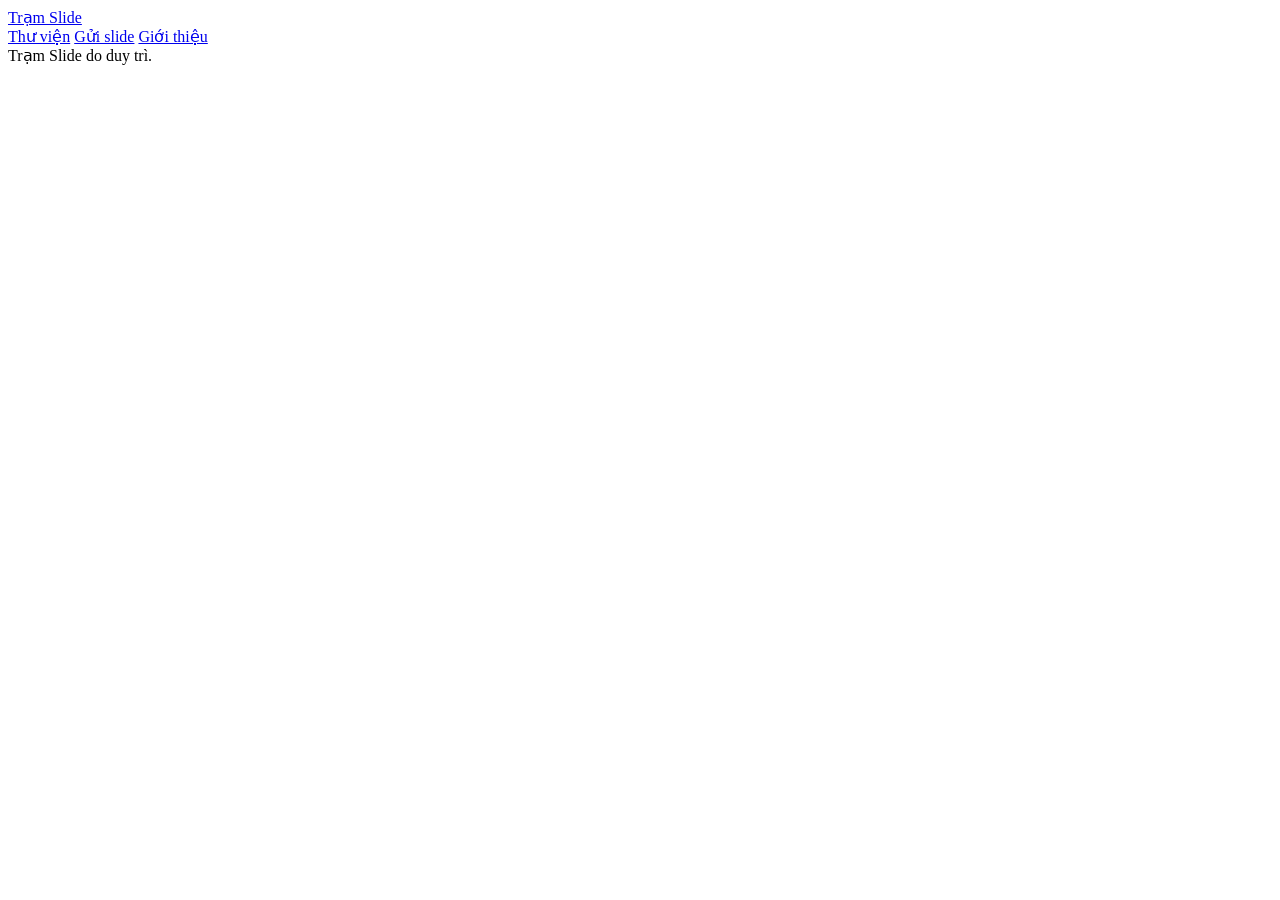
==== index.html @ cf4d1117 "Add files via upload" ====
<!doctype html>
<html lang="vi">
<head>
  <meta charset="utf-8">
  <meta name="viewport" content="width=device-width, initial-scale=1">
  <title>Trạm Slide</title>
  <meta name="description" content="Nơi đăng và xem slide học tập. Ai cũng xem được, ai cũng gửi được.">
  <link rel="preconnect" href="https://fonts.googleapis.com">
  <link rel="preconnect" href="https://fonts.gstatic.com" crossorigin>
  <link href="https://fonts.googleapis.com/css2?family=Be+Vietnam+Pro:wght@400;500;600&family=Bricolage+Grotesque:opsz,wght@12..96,600;700&family=IBM+Plex+Mono:wght@400;500&display=swap" rel="stylesheet">
  <link rel="stylesheet" href="css/style.css">
</head>
<body>

<header class="top">
  <div class="wrap bar">
    <a class="brand" href="#home"><span class="mark" aria-hidden="true"></span>Trạm Slide</a>
    <nav aria-label="Điều hướng chính">
      <a href="#home" data-view="home">Thư viện</a>
      <a href="#send" data-view="send">Gửi slide</a>
      <a href="#about" data-view="about">Giới thiệu</a>
    </nav>
  </div>
</header>

<main class="wrap">

  <!-- THƯ VIỆN (TRANG CHỦ) -->
  <section id="view-home" class="view" hidden>
    <div class="hero">
      <h1>Slide học tập của mọi người, đặt ở một trạm.</h1>
      <p class="lead">Ai cũng xem được, ai cũng gửi được. Bấm vào một slide để xem ngay trên trang, hoặc tải file PDF về.</p>
    </div>

    <div class="toolbar">
      <label class="sr-only" for="q">Tìm slide</label>
      <input id="q" class="search" type="search" placeholder="Tìm theo tên slide, tác giả hoặc chủ đề" autocomplete="off">
      <div class="chips" id="chips" role="group" aria-label="Lọc theo chủ đề"></div>
    </div>

    <div>
      <p class="count" id="count" aria-live="polite"></p>
      <div class="board" id="board" role="list"></div>
    </div>
  </section>

  <!-- GỬI SLIDE -->
  <section id="view-send" class="view" hidden>
    <div class="page-head">
      <h1>Gửi slide của bạn</h1>
      <p class="lead">Slide được xem qua trước khi hiện lên thư viện, thường trong vài ngày.</p>
    </div>
    <div class="submit">
      <ul class="rules">
        <li>Chỉ nhận file <strong>PDF</strong>, tối đa <strong>20 MB</strong>.</li>
        <li>Bạn là tác giả, hoặc được phép chia sẻ nội dung và hình ảnh trong slide.</li>
        <li>Kiểm tra lại số điện thoại, email, mã sinh viên trên trang bìa trước khi gửi.</li>
        <li>Chủ trang có thể từ chối hoặc gỡ slide không phù hợp.</li>
      </ul>
      <div class="submit-action" id="submit-action"></div>
    </div>
  </section>

  <!-- GIỚI THIỆU -->
  <section id="view-about" class="view" hidden>
    <div class="page-head">
      <h1>Giới thiệu</h1>
    </div>
    <div class="prose">
      <p>Trạm Slide là nơi gom slide học tập về một chỗ để dễ tìm và dễ xem. Trang do <span data-owner></span> làm và duy trì.</p>
      <h2>Ai dùng được</h2>
      <p>Mọi người đều xem và tải slide miễn phí. Ai có slide muốn chia sẻ có thể gửi ở mục <em>Gửi slide</em>.</p>
      <h2>Xem và tải slide</h2>
      <p>Bấm vào một slide để xem ngay trên trang. Nút <em>Tải về</em> lưu file PDF vào máy. Nếu khung xem bị trống, dùng nút <em>Mở trong tab mới</em>.</p>
      <h2>Gỡ bài hoặc báo lỗi</h2>
      <p>Nếu slide của bạn bị đăng khi chưa được phép, hoặc có chỗ sai, hãy báo để bài được gỡ hoặc sửa.</p>
      <p id="contact-line" hidden>Liên hệ: <span id="contact-text"></span></p>
    </div>
  </section>

  <!-- XEM SLIDE -->
  <section id="view-viewer" class="view" hidden>
    <p class="back"><a href="#home">← Quay lại thư viện</a></p>
    <div class="viewer-head">
      <div class="viewer-title">
        <h1 id="viewer-title"></h1>
        <p class="meta" id="viewer-meta"></p>
        <p class="summary" id="viewer-summary"></p>
      </div>
      <div class="viewer-actions">
        <a class="btn primary" id="viewer-download" href="#" download>Tải về</a>
        <a class="btn" id="viewer-open" href="#" target="_blank" rel="noopener">Mở trong tab mới</a>
      </div>
    </div>
    <iframe id="viewer-frame" class="frame" title="Khung xem slide" loading="lazy"></iframe>
  </section>

</main>

<footer class="foot">
  <div class="wrap">Trạm Slide do <span data-owner></span> duy trì.</div>
</footer>

<script src="js/slides-data.js"></script>
<script src="js/app.js"></script>
</body>
</html>
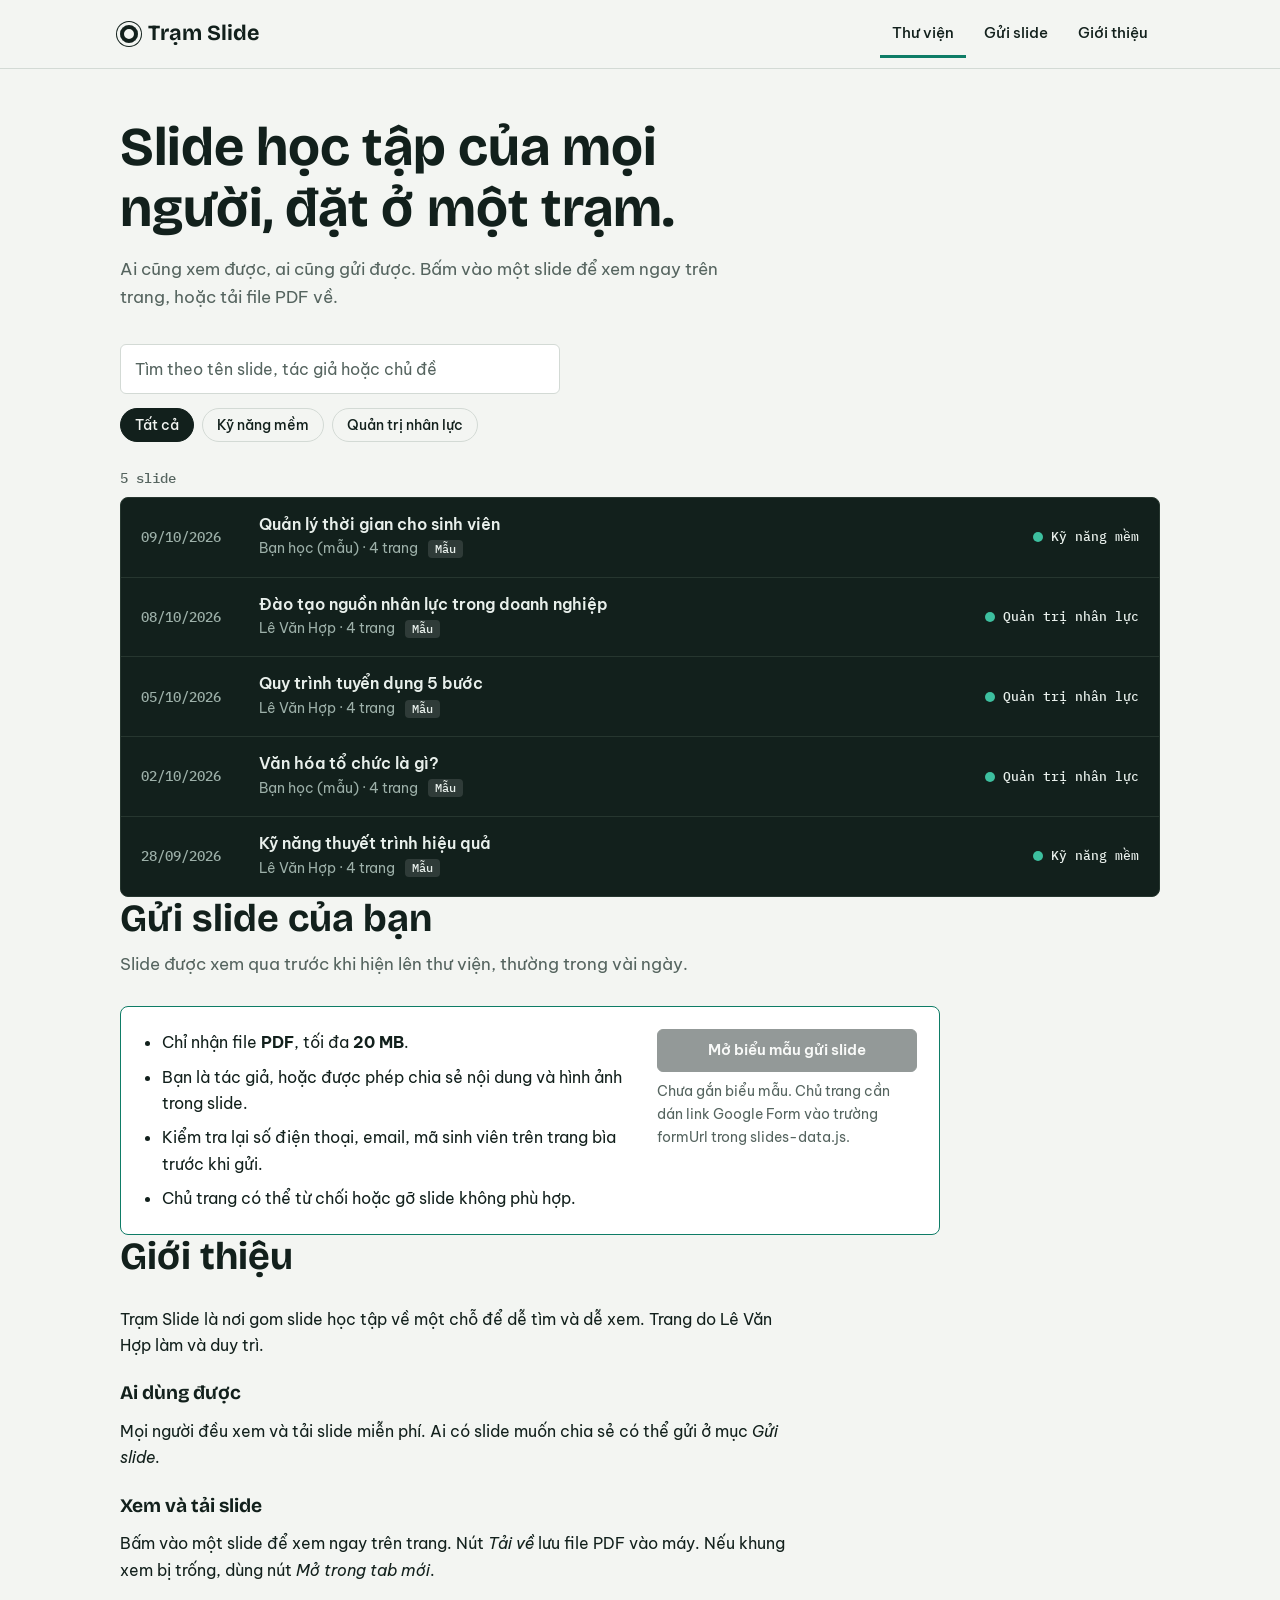
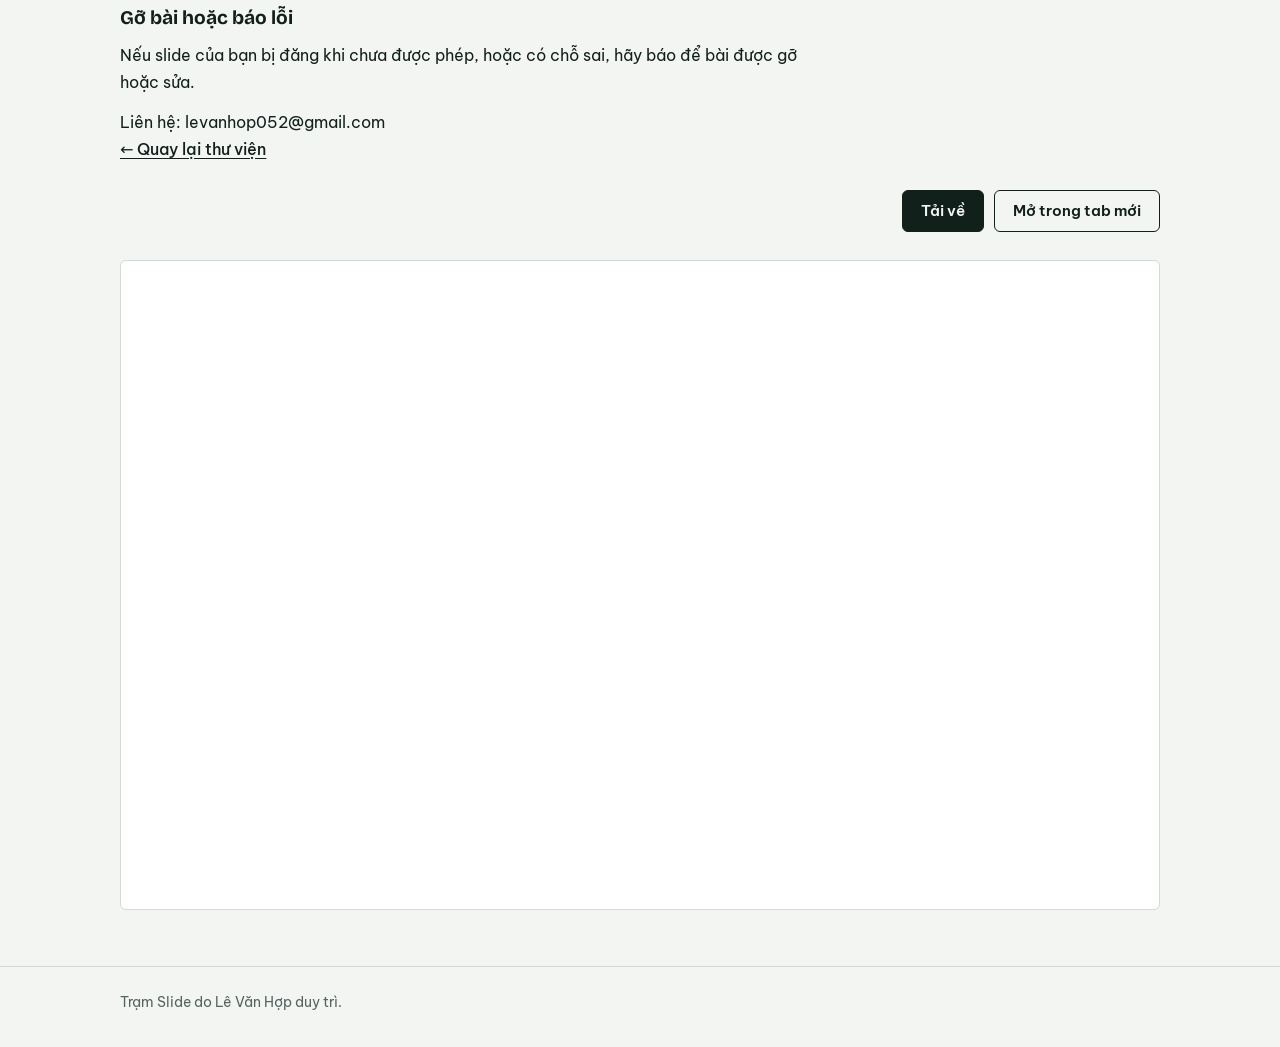
==== commit 62211bff: "Add files via upload" ====
--- a/index.html
+++ b/index.html
@@ -8,7 +8,7 @@
   <link rel="preconnect" href="https://fonts.googleapis.com">
   <link rel="preconnect" href="https://fonts.gstatic.com" crossorigin>
   <link href="https://fonts.googleapis.com/css2?family=Be+Vietnam+Pro:wght@400;500;600&family=Bricolage+Grotesque:opsz,wght@12..96,600;700&family=IBM+Plex+Mono:wght@400;500&display=swap" rel="stylesheet">
-  <link rel="stylesheet" href="css/style.css">
+  <link rel="stylesheet" href="style.css">
 </head>
 <body>
 
@@ -101,7 +101,7 @@
   <div class="wrap">Trạm Slide do <span data-owner></span> duy trì.</div>
 </footer>
 
-<script src="js/slides-data.js"></script>
-<script src="js/app.js"></script>
+<script src="slides-data.js"></script>
+<script src="app.js"></script>
 </body>
 </html>
--- a/style.css
+++ b/style.css
@@ -0,0 +1,163 @@
+/*
+  Bố cục: một cột hẹp, giống bảng thông tin ở nhà ga.
+  Danh sách slide là một "bảng giờ tàu": mỗi hàng là một slide, xếp mới nhất lên đầu.
+  Bảng luôn tối như bảng nhà ga, phần còn lại sáng hoặc tối theo thiết bị.
+*/
+:root {
+  --paper: #F3F5F2;
+  --surface: #FFFFFF;
+  --ink: #12201C;
+  --muted: #55645F;
+  --rule: #D3DAD5;
+  --accent: #0E7C66;
+  --board-bg: #12201C;
+  --board-fg: #E8EFEB;
+  --board-muted: #9DB0A9;
+  --board-rule: #26362F;
+  --board-accent: #3DBF9F;
+  --focus: #1D5FD1;
+
+  --display: "Bricolage Grotesque", "Be Vietnam Pro", system-ui, sans-serif;
+  --body: "Be Vietnam Pro", system-ui, -apple-system, "Segoe UI", sans-serif;
+  --mono: "IBM Plex Mono", ui-monospace, Menlo, Consolas, monospace;
+}
+@media (prefers-color-scheme: dark) {
+  :root:not([data-theme="light"]) {
+    --paper: #0F1715;
+    --surface: #16211E;
+    --ink: #E8EFEB;
+    --muted: #9AABA5;
+    --rule: #2A3833;
+    --accent: #3DBF9F;
+    --board-bg: #0A100E;
+    --focus: #7FB0FF;
+    color-scheme: dark;
+  }
+}
+:root[data-theme="dark"] {
+  --paper: #0F1715;
+  --surface: #16211E;
+  --ink: #E8EFEB;
+  --muted: #9AABA5;
+  --rule: #2A3833;
+  --accent: #3DBF9F;
+  --board-bg: #0A100E;
+  --focus: #7FB0FF;
+  color-scheme: dark;
+}
+
+* { box-sizing: border-box; }
+body {
+  margin: 0;
+  background: var(--paper);
+  color: var(--ink);
+  font: 400 16px/1.65 var(--body);
+}
+a { color: inherit; }
+:focus-visible { outline: 3px solid var(--focus); outline-offset: 2px; border-radius: 4px; }
+.sr-only {
+  position: absolute; width: 1px; height: 1px; margin: -1px; padding: 0;
+  overflow: hidden; clip: rect(0 0 0 0); white-space: nowrap; border: 0;
+}
+.wrap { max-width: 1080px; margin-inline: auto; padding-inline: 20px; }
+h1, h2 { font-family: var(--display); font-weight: 700; line-height: 1.12; text-wrap: balance; margin: 0; }
+p { margin: 0; }
+.lead { color: var(--muted); font-size: 1.08rem; max-width: 56ch; }
+.meta { color: var(--muted); font-size: 0.9rem; }
+
+.dot { display: inline-block; width: 10px; height: 10px; border-radius: 50%; background: var(--accent); flex: none; }
+
+/* Đầu trang */
+.top { border-bottom: 1px solid var(--rule); background: var(--paper); position: sticky; top: env(safe-area-inset-top, 0px); z-index: 5; }
+.bar { display: flex; flex-wrap: wrap; align-items: center; justify-content: space-between; gap: 4px 24px; padding-block: 10px; }
+.brand { display: inline-flex; align-items: center; gap: 10px; font: 700 1.35rem/1 var(--display); text-decoration: none; padding-block: 8px; }
+.mark { width: 18px; height: 18px; border-radius: 50%; border: 4px solid var(--ink); box-shadow: 0 0 0 3px var(--paper), 0 0 0 4px var(--ink); }
+.top nav { display: flex; flex-wrap: wrap; gap: 0 6px; }
+.top nav a { display: inline-flex; align-items: center; padding: 10px 12px; text-decoration: none; font-weight: 500; font-size: 0.95rem; border-bottom: 3px solid transparent; }
+.top nav a:hover { border-bottom-color: var(--rule); }
+.top nav a[aria-current="page"] { border-bottom-color: var(--accent); }
+
+main { padding-block: 40px 56px; min-height: 60vh; }
+.view { display: flex; flex-direction: column; gap: 28px; }
+
+/* Thư viện */
+.hero { display: flex; flex-direction: column; gap: 16px; padding-block: 8px 4px; }
+.hero h1 { font-size: clamp(2rem, 5.2vw, 3.4rem); max-width: 20ch; }
+
+.toolbar { display: flex; flex-direction: column; gap: 14px; }
+.search {
+  width: 100%; max-width: 440px; padding: 11px 14px; font: inherit; color: var(--ink);
+  background: var(--surface); border: 1.5px solid var(--rule); border-radius: 6px;
+}
+.search::placeholder { color: var(--muted); }
+.chips { display: flex; flex-wrap: wrap; gap: 8px; }
+.chip {
+  font: 500 0.88rem/1 var(--body); padding: 9px 14px; border-radius: 999px; cursor: pointer;
+  color: var(--ink); background: transparent; border: 1.5px solid var(--rule);
+}
+.chip:hover { border-color: var(--ink); }
+.chip[aria-pressed="true"] { background: var(--ink); color: var(--paper); border-color: var(--ink); }
+
+.count { font: 500 0.85rem/1.2 var(--mono); color: var(--muted); margin-bottom: 10px; }
+.board { background: var(--board-bg); color: var(--board-fg); border-radius: 8px; border: 1px solid var(--board-rule); overflow: hidden; }
+.board-row {
+  display: grid; grid-template-columns: 100px minmax(0, 1fr) auto; gap: 6px 18px; align-items: center;
+  padding: 16px 20px; text-decoration: none; border-top: 1px solid var(--board-rule);
+}
+.board-row:first-child { border-top: 0; }
+.board-row:hover { background: rgba(255, 255, 255, 0.06); }
+.board-date { font: 500 0.85rem/1.2 var(--mono); color: var(--board-muted); font-variant-numeric: tabular-nums; }
+.board-main { display: flex; flex-direction: column; gap: 2px; min-width: 0; }
+.board-name { font-weight: 600; line-height: 1.35; overflow-wrap: anywhere; }
+.board-row:hover .board-name { text-decoration: underline; text-underline-offset: 3px; }
+.board-meta { color: var(--board-muted); font-size: 0.88rem; display: flex; flex-wrap: wrap; gap: 4px 10px; align-items: center; }
+.sample { font: 500 0.75rem/1 var(--mono); padding: 3px 7px; border-radius: 4px; background: rgba(255, 255, 255, 0.12); color: var(--board-fg); }
+.tag { display: inline-flex; align-items: center; gap: 8px; font: 500 0.82rem/1.2 var(--mono); }
+.tag .dot { background: var(--board-accent); }
+.board-empty { padding: 20px; color: var(--board-muted); }
+
+/* Trang con */
+.page-head { display: flex; flex-direction: column; gap: 10px; }
+.page-head h1 { font-size: clamp(1.7rem, 4vw, 2.4rem); }
+
+/* Gửi slide */
+.submit {
+  display: grid; grid-template-columns: minmax(0, 1fr) auto; gap: 20px 32px; align-items: start;
+  padding: 22px; background: var(--surface); border: 1.5px solid var(--accent); border-radius: 8px; max-width: 820px;
+}
+.rules { margin: 0; padding-left: 1.2em; display: flex; flex-direction: column; gap: 8px; max-width: 62ch; }
+.submit-action { display: flex; flex-direction: column; gap: 8px; max-width: 260px; }
+.hint { color: var(--muted); font-size: 0.88rem; }
+@media (max-width: 720px) { .submit { grid-template-columns: minmax(0, 1fr); } .submit-action { max-width: none; } }
+
+/* Nút */
+.btn {
+  display: inline-flex; align-items: center; justify-content: center; padding: 11px 18px; border-radius: 6px;
+  font: 600 0.95rem/1.2 var(--body); text-decoration: none; color: var(--ink); background: transparent;
+  border: 1.5px solid var(--ink); cursor: pointer; text-align: center;
+}
+.btn:hover { background: var(--rule); }
+.btn.primary { background: var(--ink); color: var(--paper); }
+.btn.primary:hover { opacity: 0.88; }
+.btn[aria-disabled="true"] { opacity: 0.45; cursor: not-allowed; }
+
+/* Xem slide */
+.back a { font-weight: 500; text-underline-offset: 3px; }
+.viewer-head { display: flex; flex-wrap: wrap; justify-content: space-between; align-items: flex-start; gap: 16px 24px; }
+.viewer-title { display: flex; flex-direction: column; gap: 8px; min-width: 0; flex: 1 1 360px; }
+.viewer-title h1 { font-size: clamp(1.6rem, 4vw, 2.3rem); overflow-wrap: anywhere; }
+.summary { color: var(--muted); max-width: 62ch; }
+.viewer-actions { display: flex; flex-wrap: wrap; gap: 10px; }
+.frame { width: 100%; aspect-ratio: 16 / 10; min-height: 360px; border: 1.5px solid var(--rule); border-radius: 6px; background: var(--surface); }
+
+/* Giới thiệu */
+.prose { display: flex; flex-direction: column; gap: 14px; max-width: 62ch; }
+.prose h2 { font-size: 1.2rem; padding-top: 10px; }
+
+.foot { border-top: 1px solid var(--rule); padding-block: 24px 32px; color: var(--muted); font-size: 0.9rem; }
+
+@media (max-width: 600px) {
+  .board-row { grid-template-columns: minmax(0, 1fr); padding: 16px; }
+  .top nav a { padding: 10px 8px; }
+}
+@media (prefers-reduced-motion: reduce) { * { transition: none !important; scroll-behavior: auto !important; } }
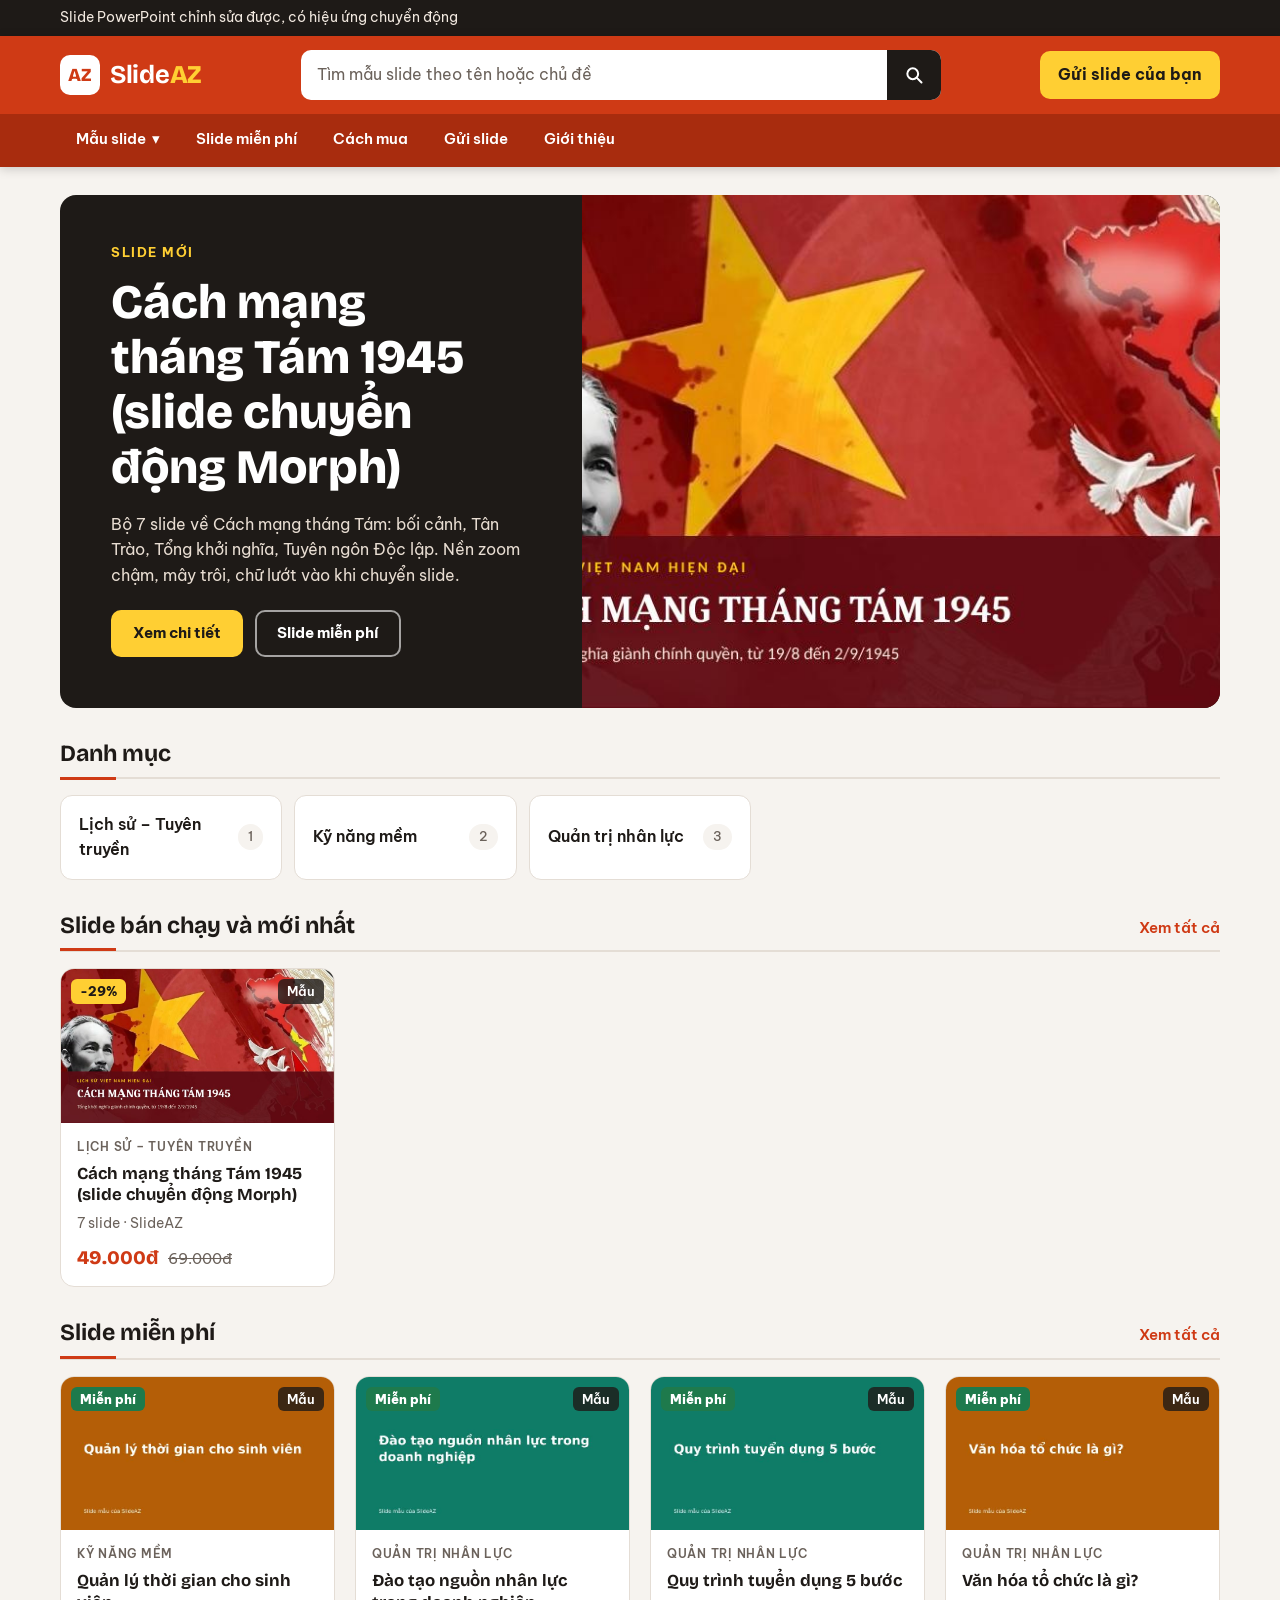
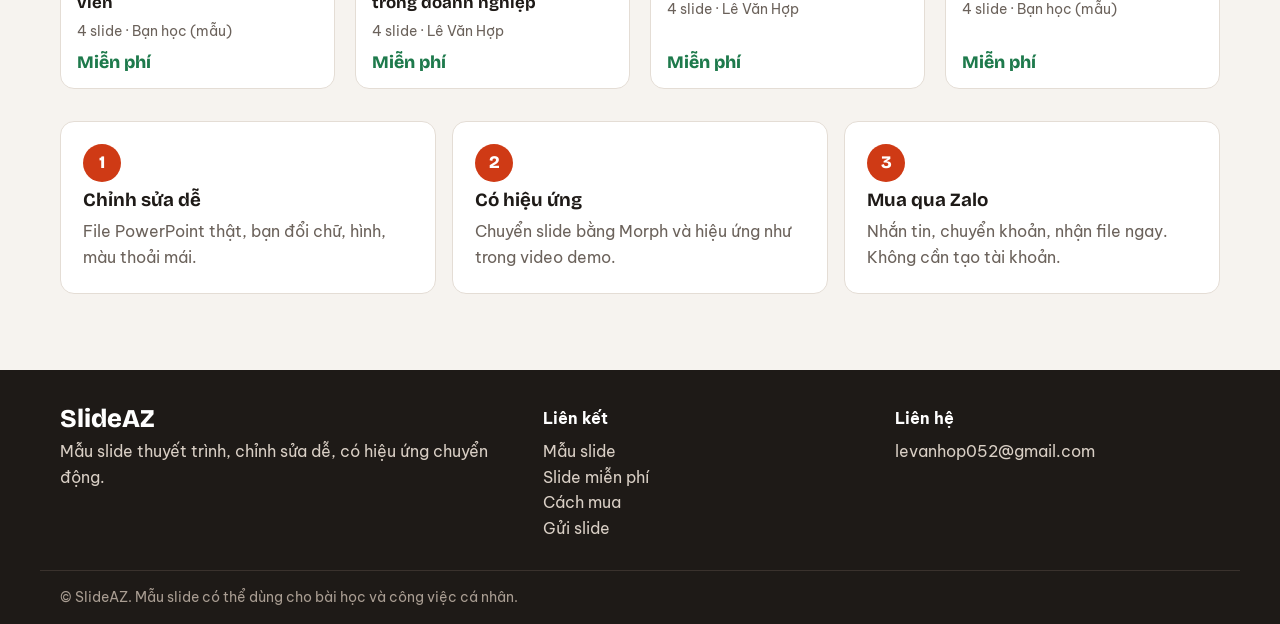
==== commit b744c18d: "Add files via upload" ====
--- a/index.html
+++ b/index.html
@@ -2,60 +2,176 @@
 <html lang="vi">
 <head>
   <meta charset="utf-8">
+  <meta name="google-site-verification" content="nWclXbfkez8jk7Cz_8bxrauU-AhaGDhslzY2Kws5x5A" />
+  <meta name="google-site-verification" content="x940_o5u7cMKrPMRGy73ZlWRi11cRajKL7i-rqTfwqo" />
   <meta name="viewport" content="width=device-width, initial-scale=1">
-  <title>Trạm Slide</title>
-  <meta name="description" content="Nơi đăng và xem slide học tập. Ai cũng xem được, ai cũng gửi được.">
+  <title>SlideAZ: mẫu slide thuyết trình đẹp, có hiệu ứng chuyển động</title>
+  <meta name="description" content="SlideAZ bán và chia sẻ mẫu slide PowerPoint thuyết trình, có hiệu ứng chuyển động, chỉnh sửa dễ dàng. Có cả slide miễn phí.">
   <link rel="preconnect" href="https://fonts.googleapis.com">
   <link rel="preconnect" href="https://fonts.gstatic.com" crossorigin>
-  <link href="https://fonts.googleapis.com/css2?family=Be+Vietnam+Pro:wght@400;500;600&family=Bricolage+Grotesque:opsz,wght@12..96,600;700&family=IBM+Plex+Mono:wght@400;500&display=swap" rel="stylesheet">
+  <link href="https://fonts.googleapis.com/css2?family=Be+Vietnam+Pro:wght@400;500;600;700&family=Bricolage+Grotesque:opsz,wght@12..96,600;700;800&display=swap" rel="stylesheet">
   <link rel="stylesheet" href="style.css">
 </head>
 <body>
 
-<header class="top">
-  <div class="wrap bar">
-    <a class="brand" href="#home"><span class="mark" aria-hidden="true"></span>Trạm Slide</a>
-    <nav aria-label="Điều hướng chính">
-      <a href="#home" data-view="home">Thư viện</a>
+<!-- Dải trên cùng -->
+<div class="strip">
+  <div class="wrap strip-in">
+    <p class="strip-note">Slide PowerPoint chỉnh sửa được, có hiệu ứng chuyển động</p>
+    <div class="social" id="social"></div>
+  </div>
+</div>
+
+<!-- Đầu trang -->
+<header class="head">
+  <div class="wrap head-in">
+    <a class="logo" href="#home" aria-label="SlideAZ, về trang chủ"><span class="logo-mark" aria-hidden="true">AZ</span><span class="logo-name">Slide<b>AZ</b></span></a>
+    <form class="search" id="search-form" role="search">
+      <label class="sr-only" for="q">Tìm mẫu slide</label>
+      <input id="q" type="search" placeholder="Tìm mẫu slide theo tên hoặc chủ đề" autocomplete="off">
+      <button type="submit" aria-label="Tìm"><svg viewBox="0 0 24 24" width="20" height="20" aria-hidden="true"><circle cx="10.5" cy="10.5" r="6.5" fill="none" stroke="currentColor" stroke-width="2.4"/><path d="M15.5 15.5 21 21" stroke="currentColor" stroke-width="2.4" stroke-linecap="round"/></svg></button>
+    </form>
+    <a class="head-cta" href="#send">Gửi slide của bạn</a>
+  </div>
+  <nav class="nav" aria-label="Điều hướng chính">
+    <div class="wrap nav-in">
+      <div class="drop">
+        <a href="#shop" data-view="shop">Mẫu slide <span aria-hidden="true">▾</span></a>
+        <div class="drop-menu" id="drop-menu"></div>
+      </div>
+      <a href="#free" data-view="free">Slide miễn phí</a>
+      <a href="#how" data-view="how">Cách mua</a>
       <a href="#send" data-view="send">Gửi slide</a>
       <a href="#about" data-view="about">Giới thiệu</a>
-    </nav>
-  </div>
+    </div>
+  </nav>
 </header>
 
 <main class="wrap">
 
-  <!-- THƯ VIỆN (TRANG CHỦ) -->
+  <!-- TRANG CHỦ -->
   <section id="view-home" class="view" hidden>
-    <div class="hero">
-      <h1>Slide học tập của mọi người, đặt ở một trạm.</h1>
-      <p class="lead">Ai cũng xem được, ai cũng gửi được. Bấm vào một slide để xem ngay trên trang, hoặc tải file PDF về.</p>
-    </div>
-
-    <div class="toolbar">
-      <label class="sr-only" for="q">Tìm slide</label>
-      <input id="q" class="search" type="search" placeholder="Tìm theo tên slide, tác giả hoặc chủ đề" autocomplete="off">
-      <div class="chips" id="chips" role="group" aria-label="Lọc theo chủ đề"></div>
-    </div>
-
-    <div>
-      <p class="count" id="count" aria-live="polite"></p>
-      <div class="board" id="board" role="list"></div>
+    <div class="hero" id="hero"></div>
+
+    <div class="block">
+      <div class="block-head"><h2>Danh mục</h2></div>
+      <div class="cats" id="cats"></div>
+    </div>
+
+    <div class="block">
+      <div class="block-head"><h2>Slide bán chạy và mới nhất</h2><a href="#shop" class="more">Xem tất cả</a></div>
+      <div class="grid" id="grid-paid"></div>
+    </div>
+
+    <div class="block">
+      <div class="block-head"><h2>Slide miễn phí</h2><a href="#free" class="more">Xem tất cả</a></div>
+      <div class="grid" id="grid-free"></div>
+    </div>
+
+    <div class="block why">
+      <div class="why-item"><span class="why-no">1</span><h3>Chỉnh sửa dễ</h3><p>File PowerPoint thật, bạn đổi chữ, hình, màu thoải mái.</p></div>
+      <div class="why-item"><span class="why-no">2</span><h3>Có hiệu ứng</h3><p>Chuyển slide bằng Morph và hiệu ứng như trong video demo.</p></div>
+      <div class="why-item"><span class="why-no">3</span><h3>Mua qua Zalo</h3><p>Nhắn tin, chuyển khoản, nhận file ngay. Không cần tạo tài khoản.</p></div>
+    </div>
+  </section>
+
+  <!-- CỬA HÀNG -->
+  <section id="view-shop" class="view" hidden>
+    <p class="crumb"><a href="#home">Trang chủ</a> / <span>Mẫu slide</span></p>
+    <h1 class="page-title">Tất cả mẫu slide</h1>
+    <div class="shop">
+      <aside class="side" aria-label="Bộ lọc">
+        <h2>Chủ đề</h2>
+        <div class="side-list" id="side-topics"></div>
+        <h2>Loại</h2>
+        <div class="side-list" id="side-type"></div>
+      </aside>
+      <div class="shop-main">
+        <div class="shop-bar">
+          <p class="count" id="count" aria-live="polite"></p>
+          <label class="sort"><span class="sr-only">Sắp xếp</span>
+            <select id="sort">
+              <option value="new">Mới nhất</option>
+              <option value="low">Giá thấp đến cao</option>
+              <option value="high">Giá cao đến thấp</option>
+            </select>
+          </label>
+        </div>
+        <div class="grid" id="grid-shop"></div>
+      </div>
+    </div>
+  </section>
+
+  <!-- MIỄN PHÍ -->
+  <section id="view-free" class="view" hidden>
+    <p class="crumb"><a href="#home">Trang chủ</a> / <span>Slide miễn phí</span></p>
+    <h1 class="page-title">Slide miễn phí</h1>
+    <p class="lead">Tải về dùng ngay, không cần đăng ký. Bạn cũng có thể gửi slide của mình để chia sẻ.</p>
+    <div class="grid" id="grid-freeall"></div>
+  </section>
+
+  <!-- CHI TIẾT SẢN PHẨM -->
+  <section id="view-product" class="view" hidden>
+    <p class="crumb"><a href="#home">Trang chủ</a> / <a href="#shop">Mẫu slide</a> / <span id="p-crumb"></span></p>
+    <div class="product">
+      <div class="p-media">
+        <div class="p-frame"><img id="p-img" alt=""></div>
+        <p class="p-hint">Ảnh tổng hợp toàn bộ các slide trong bộ</p>
+      </div>
+      <div class="p-info">
+        <h1 id="p-title"></h1>
+        <p class="p-code" id="p-code"></p>
+        <div class="p-price" id="p-price"></div>
+        <p class="p-rights">Có thể dùng cho bài học và công việc cá nhân. Không bán lại, không đăng lại.</p>
+        <div class="p-actions" id="p-actions"></div>
+        <table class="specs" id="p-specs"></table>
+      </div>
+    </div>
+    <div class="p-desc">
+      <h2>Mô tả</h2>
+      <p id="p-summary"></p>
+    </div>
+    <div class="p-viewer" id="p-viewer" hidden>
+      <h2>Xem thử</h2>
+      <iframe id="p-frame" class="frame" title="Khung xem slide" loading="lazy"></iframe>
+    </div>
+    <div class="block">
+      <div class="block-head"><h2>Có thể bạn quan tâm</h2></div>
+      <div class="grid" id="grid-related"></div>
+    </div>
+  </section>
+
+  <!-- CÁCH MUA -->
+  <section id="view-how" class="view" hidden>
+    <p class="crumb"><a href="#home">Trang chủ</a> / <span>Cách mua</span></p>
+    <h1 class="page-title">Cách mua slide</h1>
+    <ol class="steps">
+      <li><h3>Chọn mẫu</h3><p>Xem ảnh tổng hợp và video demo, chọn bộ slide bạn thích.</p></li>
+      <li><h3>Nhắn tin cho SlideAZ</h3><p>Bấm nút Zalo hoặc Messenger ở trang sản phẩm, gửi mã sản phẩm (ví dụ SA-001).</p></li>
+      <li><h3>Chuyển khoản</h3><p>Bạn nhận số tài khoản qua tin nhắn. Chuyển khoản xong, gửi ảnh xác nhận.</p></li>
+      <li><h3>Nhận file</h3><p>Chúng mình gửi link tải file PowerPoint. Cần hỗ trợ sửa thì nhắn lại.</p></li>
+    </ol>
+    <div class="note">
+      <h2>Lưu ý khi dùng</h2>
+      <ul>
+        <li>Hiệu ứng Morph cần PowerPoint bản 2019 hoặc Microsoft 365. Bản cũ vẫn mở được, chỉ chuyển slide bằng hiệu ứng mờ.</li>
+        <li>Ảnh trong slide đã được kiểm tra nguồn. Nếu bạn thay ảnh khác, hãy dùng ảnh có quyền sử dụng.</li>
+        <li>Chỉ dùng cho mục đích của bạn, vui lòng không bán lại hay đăng lại file.</li>
+      </ul>
     </div>
   </section>
 
   <!-- GỬI SLIDE -->
   <section id="view-send" class="view" hidden>
-    <div class="page-head">
-      <h1>Gửi slide của bạn</h1>
-      <p class="lead">Slide được xem qua trước khi hiện lên thư viện, thường trong vài ngày.</p>
-    </div>
+    <p class="crumb"><a href="#home">Trang chủ</a> / <span>Gửi slide</span></p>
+    <h1 class="page-title">Gửi slide của bạn</h1>
+    <p class="lead">Slide được xem qua trước khi hiện lên trang, thường trong vài ngày.</p>
     <div class="submit">
       <ul class="rules">
         <li>Chỉ nhận file <strong>PDF</strong>, tối đa <strong>20 MB</strong>.</li>
         <li>Bạn là tác giả, hoặc được phép chia sẻ nội dung và hình ảnh trong slide.</li>
         <li>Kiểm tra lại số điện thoại, email, mã sinh viên trên trang bìa trước khi gửi.</li>
-        <li>Chủ trang có thể từ chối hoặc gỡ slide không phù hợp.</li>
+        <li>SlideAZ có thể từ chối hoặc gỡ slide không phù hợp.</li>
       </ul>
       <div class="submit-action" id="submit-action"></div>
     </div>
@@ -63,42 +179,39 @@
 
   <!-- GIỚI THIỆU -->
   <section id="view-about" class="view" hidden>
-    <div class="page-head">
-      <h1>Giới thiệu</h1>
-    </div>
+    <p class="crumb"><a href="#home">Trang chủ</a> / <span>Giới thiệu</span></p>
+    <h1 class="page-title">Giới thiệu SlideAZ</h1>
     <div class="prose">
-      <p>Trạm Slide là nơi gom slide học tập về một chỗ để dễ tìm và dễ xem. Trang do <span data-owner></span> làm và duy trì.</p>
-      <h2>Ai dùng được</h2>
-      <p>Mọi người đều xem và tải slide miễn phí. Ai có slide muốn chia sẻ có thể gửi ở mục <em>Gửi slide</em>.</p>
-      <h2>Xem và tải slide</h2>
-      <p>Bấm vào một slide để xem ngay trên trang. Nút <em>Tải về</em> lưu file PDF vào máy. Nếu khung xem bị trống, dùng nút <em>Mở trong tab mới</em>.</p>
+      <p>SlideAZ là nơi chia sẻ và bán mẫu slide thuyết trình, từ bài học trên lớp đến slide có hiệu ứng chuyển động. Trang do <span data-owner></span> làm và duy trì.</p>
+      <h2>Xem và tải</h2>
+      <p>Slide miễn phí tải về dùng ngay. Slide bán có ảnh xem trước và video demo, mua qua Zalo hoặc Messenger.</p>
       <h2>Gỡ bài hoặc báo lỗi</h2>
       <p>Nếu slide của bạn bị đăng khi chưa được phép, hoặc có chỗ sai, hãy báo để bài được gỡ hoặc sửa.</p>
       <p id="contact-line" hidden>Liên hệ: <span id="contact-text"></span></p>
     </div>
   </section>
 
-  <!-- XEM SLIDE -->
-  <section id="view-viewer" class="view" hidden>
-    <p class="back"><a href="#home">← Quay lại thư viện</a></p>
-    <div class="viewer-head">
-      <div class="viewer-title">
-        <h1 id="viewer-title"></h1>
-        <p class="meta" id="viewer-meta"></p>
-        <p class="summary" id="viewer-summary"></p>
-      </div>
-      <div class="viewer-actions">
-        <a class="btn primary" id="viewer-download" href="#" download>Tải về</a>
-        <a class="btn" id="viewer-open" href="#" target="_blank" rel="noopener">Mở trong tab mới</a>
-      </div>
-    </div>
-    <iframe id="viewer-frame" class="frame" title="Khung xem slide" loading="lazy"></iframe>
-  </section>
-
 </main>
 
 <footer class="foot">
-  <div class="wrap">Trạm Slide do <span data-owner></span> duy trì.</div>
+  <div class="wrap foot-in">
+    <div>
+      <p class="foot-logo">SlideAZ</p>
+      <p>Mẫu slide thuyết trình, chỉnh sửa dễ, có hiệu ứng chuyển động.</p>
+    </div>
+    <div>
+      <p class="foot-h">Liên kết</p>
+      <p><a href="#shop">Mẫu slide</a></p>
+      <p><a href="#free">Slide miễn phí</a></p>
+      <p><a href="#how">Cách mua</a></p>
+      <p><a href="#send">Gửi slide</a></p>
+    </div>
+    <div>
+      <p class="foot-h">Liên hệ</p>
+      <p id="foot-contact"></p>
+    </div>
+  </div>
+  <div class="wrap foot-copy"><p>© SlideAZ. Mẫu slide có thể dùng cho bài học và công việc cá nhân.</p></div>
 </footer>
 
 <script src="slides-data.js"></script>
--- a/style.css
+++ b/style.css
@@ -1,163 +1,215 @@
 /*
-  Bố cục: một cột hẹp, giống bảng thông tin ở nhà ga.
-  Danh sách slide là một "bảng giờ tàu": mỗi hàng là một slide, xếp mới nhất lên đầu.
-  Bảng luôn tối như bảng nhà ga, phần còn lại sáng hoặc tối theo thiết bị.
+  SlideAZ: giao diện cửa hàng.
+  Đầu trang màu cam đỏ, nội dung nền sáng, thẻ sản phẩm trắng có ảnh lớn.
+  Màu chính nằm ở :root, muốn đổi màu chỉ cần sửa các dòng đầu.
 */
 :root {
-  --paper: #F3F5F2;
-  --surface: #FFFFFF;
-  --ink: #12201C;
-  --muted: #55645F;
-  --rule: #D3DAD5;
-  --accent: #0E7C66;
-  --board-bg: #12201C;
-  --board-fg: #E8EFEB;
-  --board-muted: #9DB0A9;
-  --board-rule: #26362F;
-  --board-accent: #3DBF9F;
+  --brand: #CF3A15;
+  --brand-deep: #A82C0E;
+  --gold: #FFCF33;
+  --ink: #1E1A17;
+  --muted: #6B625B;
+  --bg: #F6F3EF;
+  --card: #FFFFFF;
+  --rule: #E4DDD5;
+  --zalo: #0068FF;
   --focus: #1D5FD1;
-
   --display: "Bricolage Grotesque", "Be Vietnam Pro", system-ui, sans-serif;
   --body: "Be Vietnam Pro", system-ui, -apple-system, "Segoe UI", sans-serif;
-  --mono: "IBM Plex Mono", ui-monospace, Menlo, Consolas, monospace;
 }
-@media (prefers-color-scheme: dark) {
-  :root:not([data-theme="light"]) {
-    --paper: #0F1715;
-    --surface: #16211E;
-    --ink: #E8EFEB;
-    --muted: #9AABA5;
-    --rule: #2A3833;
-    --accent: #3DBF9F;
-    --board-bg: #0A100E;
-    --focus: #7FB0FF;
-    color-scheme: dark;
-  }
-}
-:root[data-theme="dark"] {
-  --paper: #0F1715;
-  --surface: #16211E;
-  --ink: #E8EFEB;
-  --muted: #9AABA5;
-  --rule: #2A3833;
-  --accent: #3DBF9F;
-  --board-bg: #0A100E;
-  --focus: #7FB0FF;
-  color-scheme: dark;
-}
-
 * { box-sizing: border-box; }
-body {
-  margin: 0;
-  background: var(--paper);
-  color: var(--ink);
-  font: 400 16px/1.65 var(--body);
-}
+body { margin: 0; background: var(--bg); color: var(--ink); font: 400 16px/1.6 var(--body); }
 a { color: inherit; }
+img { max-width: 100%; display: block; }
 :focus-visible { outline: 3px solid var(--focus); outline-offset: 2px; border-radius: 4px; }
-.sr-only {
-  position: absolute; width: 1px; height: 1px; margin: -1px; padding: 0;
-  overflow: hidden; clip: rect(0 0 0 0); white-space: nowrap; border: 0;
-}
-.wrap { max-width: 1080px; margin-inline: auto; padding-inline: 20px; }
-h1, h2 { font-family: var(--display); font-weight: 700; line-height: 1.12; text-wrap: balance; margin: 0; }
+.sr-only { position: absolute; width: 1px; height: 1px; margin: -1px; padding: 0; overflow: hidden; clip: rect(0 0 0 0); white-space: nowrap; border: 0; }
+.wrap { max-width: 1200px; margin-inline: auto; padding-inline: 20px; }
+h1, h2, h3 { font-family: var(--display); line-height: 1.15; margin: 0; text-wrap: balance; }
 p { margin: 0; }
-.lead { color: var(--muted); font-size: 1.08rem; max-width: 56ch; }
-.meta { color: var(--muted); font-size: 0.9rem; }
-
-.dot { display: inline-block; width: 10px; height: 10px; border-radius: 50%; background: var(--accent); flex: none; }
+[hidden] { display: none !important; }
+
+/* Dải trên cùng */
+.strip { background: var(--ink); color: #F1E8DF; font-size: 0.85rem; }
+.strip-in { display: flex; justify-content: space-between; align-items: center; gap: 16px; min-height: 36px; }
+.social { display: flex; gap: 14px; }
+.social a { text-decoration: none; font-weight: 600; opacity: 0.9; }
+.social a:hover { opacity: 1; text-decoration: underline; }
 
 /* Đầu trang */
-.top { border-bottom: 1px solid var(--rule); background: var(--paper); position: sticky; top: env(safe-area-inset-top, 0px); z-index: 5; }
-.bar { display: flex; flex-wrap: wrap; align-items: center; justify-content: space-between; gap: 4px 24px; padding-block: 10px; }
-.brand { display: inline-flex; align-items: center; gap: 10px; font: 700 1.35rem/1 var(--display); text-decoration: none; padding-block: 8px; }
-.mark { width: 18px; height: 18px; border-radius: 50%; border: 4px solid var(--ink); box-shadow: 0 0 0 3px var(--paper), 0 0 0 4px var(--ink); }
-.top nav { display: flex; flex-wrap: wrap; gap: 0 6px; }
-.top nav a { display: inline-flex; align-items: center; padding: 10px 12px; text-decoration: none; font-weight: 500; font-size: 0.95rem; border-bottom: 3px solid transparent; }
-.top nav a:hover { border-bottom-color: var(--rule); }
-.top nav a[aria-current="page"] { border-bottom-color: var(--accent); }
-
-main { padding-block: 40px 56px; min-height: 60vh; }
-.view { display: flex; flex-direction: column; gap: 28px; }
-
-/* Thư viện */
-.hero { display: flex; flex-direction: column; gap: 16px; padding-block: 8px 4px; }
-.hero h1 { font-size: clamp(2rem, 5.2vw, 3.4rem); max-width: 20ch; }
-
-.toolbar { display: flex; flex-direction: column; gap: 14px; }
-.search {
-  width: 100%; max-width: 440px; padding: 11px 14px; font: inherit; color: var(--ink);
-  background: var(--surface); border: 1.5px solid var(--rule); border-radius: 6px;
-}
-.search::placeholder { color: var(--muted); }
-.chips { display: flex; flex-wrap: wrap; gap: 8px; }
-.chip {
-  font: 500 0.88rem/1 var(--body); padding: 9px 14px; border-radius: 999px; cursor: pointer;
-  color: var(--ink); background: transparent; border: 1.5px solid var(--rule);
-}
-.chip:hover { border-color: var(--ink); }
-.chip[aria-pressed="true"] { background: var(--ink); color: var(--paper); border-color: var(--ink); }
-
-.count { font: 500 0.85rem/1.2 var(--mono); color: var(--muted); margin-bottom: 10px; }
-.board { background: var(--board-bg); color: var(--board-fg); border-radius: 8px; border: 1px solid var(--board-rule); overflow: hidden; }
-.board-row {
-  display: grid; grid-template-columns: 100px minmax(0, 1fr) auto; gap: 6px 18px; align-items: center;
-  padding: 16px 20px; text-decoration: none; border-top: 1px solid var(--board-rule);
-}
-.board-row:first-child { border-top: 0; }
-.board-row:hover { background: rgba(255, 255, 255, 0.06); }
-.board-date { font: 500 0.85rem/1.2 var(--mono); color: var(--board-muted); font-variant-numeric: tabular-nums; }
-.board-main { display: flex; flex-direction: column; gap: 2px; min-width: 0; }
-.board-name { font-weight: 600; line-height: 1.35; overflow-wrap: anywhere; }
-.board-row:hover .board-name { text-decoration: underline; text-underline-offset: 3px; }
-.board-meta { color: var(--board-muted); font-size: 0.88rem; display: flex; flex-wrap: wrap; gap: 4px 10px; align-items: center; }
-.sample { font: 500 0.75rem/1 var(--mono); padding: 3px 7px; border-radius: 4px; background: rgba(255, 255, 255, 0.12); color: var(--board-fg); }
-.tag { display: inline-flex; align-items: center; gap: 8px; font: 500 0.82rem/1.2 var(--mono); }
-.tag .dot { background: var(--board-accent); }
-.board-empty { padding: 20px; color: var(--board-muted); }
-
-/* Trang con */
-.page-head { display: flex; flex-direction: column; gap: 10px; }
-.page-head h1 { font-size: clamp(1.7rem, 4vw, 2.4rem); }
-
-/* Gửi slide */
-.submit {
-  display: grid; grid-template-columns: minmax(0, 1fr) auto; gap: 20px 32px; align-items: start;
-  padding: 22px; background: var(--surface); border: 1.5px solid var(--accent); border-radius: 8px; max-width: 820px;
-}
+.head { background: var(--brand); color: #fff; position: sticky; top: 0; z-index: 20; box-shadow: 0 2px 10px rgba(0, 0, 0, 0.18); }
+.head-in { display: grid; grid-template-columns: auto minmax(0, 1fr) auto; gap: 16px 28px; align-items: center; padding-block: 14px; }
+.logo { display: inline-flex; align-items: center; gap: 10px; text-decoration: none; color: #fff; }
+.logo-mark { width: 40px; height: 40px; border-radius: 10px; background: #fff; color: var(--brand); display: grid; place-items: center; font: 800 1.15rem/1 var(--display); letter-spacing: -0.02em; }
+.logo-name { font: 700 1.6rem/1 var(--display); letter-spacing: -0.01em; }
+.logo-name b { font-weight: 800; color: var(--gold); }
+.search { display: flex; background: #fff; border-radius: 10px; overflow: hidden; max-width: 640px; width: 100%; justify-self: center; }
+.search input { flex: 1; min-width: 0; border: 0; padding: 12px 16px; font: inherit; color: var(--ink); background: transparent; }
+.search input::placeholder { color: var(--muted); }
+.search button { border: 0; background: var(--ink); color: #fff; width: 54px; cursor: pointer; display: grid; place-items: center; }
+.search button:hover { background: #000; }
+.head-cta { background: var(--gold); color: var(--ink); text-decoration: none; font-weight: 700; padding: 11px 18px; border-radius: 10px; white-space: nowrap; }
+.head-cta:hover { background: #FFDB66; }
+
+.nav { background: var(--brand-deep); }
+.nav-in { display: flex; flex-wrap: wrap; gap: 0 4px; }
+.nav a { display: inline-flex; align-items: center; gap: 6px; color: #fff; text-decoration: none; font-weight: 600; font-size: 0.95rem; padding: 13px 16px; border-bottom: 3px solid transparent; }
+.nav a:hover { background: rgba(255, 255, 255, 0.1); }
+.nav a[aria-current="page"] { border-bottom-color: var(--gold); }
+.drop { position: relative; }
+.drop-menu { display: none; position: absolute; left: 0; top: 100%; min-width: 260px; background: #fff; color: var(--ink); border-radius: 0 0 10px 10px; box-shadow: 0 14px 30px rgba(0, 0, 0, 0.2); padding: 8px; z-index: 30; }
+.drop:hover .drop-menu, .drop:focus-within .drop-menu { display: block; }
+.drop-menu a { color: var(--ink); display: flex; justify-content: space-between; padding: 10px 12px; border-radius: 6px; border: 0; font-weight: 500; }
+.drop-menu a:hover { background: #FBEDE7; }
+.drop-menu small { color: var(--muted); font-weight: 400; }
+
+main { padding-block: 28px 56px; min-height: 60vh; }
+.view { display: flex; flex-direction: column; gap: 32px; }
+.crumb { font-size: 0.9rem; color: var(--muted); }
+.crumb a { color: var(--brand); text-decoration: none; }
+.crumb a:hover { text-decoration: underline; }
+.page-title { font-size: clamp(1.7rem, 4vw, 2.4rem); margin-top: -12px; }
+.lead { color: var(--muted); max-width: 62ch; margin-top: -16px; }
+
+/* Banner */
+.hero { display: grid; grid-template-columns: minmax(0, 0.9fr) minmax(0, 1.1fr); background: var(--ink); color: #fff; border-radius: 16px; overflow: hidden; min-height: 300px; }
+.hero-text { padding: clamp(24px, 4vw, 52px); display: flex; flex-direction: column; justify-content: center; gap: 16px; }
+.hero-tag { font: 700 0.8rem/1 var(--body); letter-spacing: 0.12em; color: var(--gold); text-transform: uppercase; }
+.hero h1 { font-size: clamp(1.9rem, 4.2vw, 3rem); font-weight: 800; }
+.hero p { color: #E8DDD2; max-width: 46ch; }
+.hero-actions { display: flex; flex-wrap: wrap; gap: 12px; margin-top: 6px; }
+.hero-img { position: relative; background: #3a2c26; }
+.hero-img img { width: 100%; height: 100%; object-fit: cover; }
+
+/* Nút */
+.btn { display: inline-flex; align-items: center; justify-content: center; gap: 8px; padding: 12px 20px; border-radius: 10px; font: 700 0.95rem/1.2 var(--body); text-decoration: none; cursor: pointer; border: 2px solid transparent; text-align: center; }
+.btn.primary { background: var(--brand); color: #fff; }
+.btn.primary:hover { background: var(--brand-deep); }
+.btn.gold { background: var(--gold); color: var(--ink); }
+.btn.gold:hover { background: #FFDB66; }
+.btn.zalo { background: var(--zalo); color: #fff; }
+.btn.zalo:hover { background: #0052CC; }
+.btn.dark { background: var(--ink); color: #fff; }
+.btn.dark:hover { background: #000; }
+.btn.line { background: transparent; color: var(--ink); border-color: var(--ink); }
+.btn.line:hover { background: var(--ink); color: #fff; }
+.btn[aria-disabled="true"] { opacity: 0.45; cursor: not-allowed; }
+.btn.line-light { background: transparent; color: #fff; border-color: rgba(255, 255, 255, 0.6); }
+.btn.line-light:hover { background: rgba(255, 255, 255, 0.12); }
+
+/* Khối */
+.block { display: flex; flex-direction: column; gap: 16px; }
+.block-head { display: flex; justify-content: space-between; align-items: baseline; gap: 16px; border-bottom: 2px solid var(--rule); padding-bottom: 10px; }
+.block-head h2 { font-size: 1.45rem; position: relative; }
+.block-head h2::after { content: ""; display: block; width: 56px; height: 3px; background: var(--brand); position: absolute; left: 0; bottom: -13px; }
+.more { color: var(--brand); font-weight: 600; text-decoration: none; font-size: 0.95rem; }
+.more:hover { text-decoration: underline; }
+
+.cats { display: grid; grid-template-columns: repeat(auto-fill, minmax(220px, 1fr)); gap: 12px; }
+.cat { display: flex; justify-content: space-between; align-items: center; gap: 12px; background: var(--card); border: 1.5px solid var(--rule); border-radius: 12px; padding: 16px 18px; text-decoration: none; font-weight: 600; }
+.cat:hover { border-color: var(--brand); color: var(--brand); }
+.cat small { font-weight: 500; color: var(--muted); background: var(--bg); border-radius: 999px; padding: 2px 10px; }
+
+/* Thẻ sản phẩm */
+.grid { display: grid; grid-template-columns: repeat(auto-fill, minmax(250px, 1fr)); gap: 20px; }
+.card { background: var(--card); border: 1px solid var(--rule); border-radius: 14px; overflow: hidden; text-decoration: none; display: flex; flex-direction: column; transition: box-shadow 0.2s, transform 0.2s; }
+.card:hover { box-shadow: 0 12px 28px rgba(60, 30, 10, 0.14); transform: translateY(-3px); }
+.card-img { position: relative; aspect-ratio: 16 / 9; background: #EDE6DE; overflow: hidden; }
+.card-img img { width: 100%; height: 100%; object-fit: cover; }
+.badge { position: absolute; top: 10px; left: 10px; background: var(--gold); color: var(--ink); font: 800 0.8rem/1 var(--body); padding: 6px 9px; border-radius: 6px; }
+.badge.free { background: #1E7A4C; color: #fff; }
+.badge.sample { left: auto; right: 10px; background: rgba(30, 26, 23, 0.8); color: #fff; font-weight: 600; }
+.card-body { padding: 14px 16px 16px; display: flex; flex-direction: column; gap: 6px; flex: 1; }
+.card-topic { font-size: 0.78rem; color: var(--muted); text-transform: uppercase; letter-spacing: 0.06em; font-weight: 600; }
+.card-title { font: 700 1.05rem/1.3 var(--display); }
+.card:hover .card-title { color: var(--brand); }
+.card-meta { color: var(--muted); font-size: 0.88rem; }
+.price { margin-top: auto; padding-top: 6px; display: flex; align-items: baseline; gap: 10px; flex-wrap: wrap; }
+.price .now { font: 800 1.2rem/1 var(--display); color: var(--brand); }
+.price .old { color: var(--muted); text-decoration: line-through; font-size: 0.92rem; }
+.price .free-t { font: 800 1.1rem/1 var(--display); color: #1E7A4C; }
+
+/* Lý do chọn */
+.why { display: grid; grid-template-columns: repeat(auto-fit, minmax(240px, 1fr)); gap: 16px; border: 0; }
+.why-item { background: var(--card); border: 1px solid var(--rule); border-radius: 14px; padding: 22px; display: flex; flex-direction: column; gap: 8px; }
+.why-no { width: 38px; height: 38px; border-radius: 50%; background: var(--brand); color: #fff; display: grid; place-items: center; font: 800 1.1rem/1 var(--display); }
+.why-item p { color: var(--muted); }
+
+/* Cửa hàng */
+.shop { display: grid; grid-template-columns: 240px minmax(0, 1fr); gap: 28px; align-items: start; }
+.side { background: var(--card); border: 1px solid var(--rule); border-radius: 14px; padding: 18px; display: flex; flex-direction: column; gap: 10px; position: sticky; top: 150px; }
+.side h2 { font-size: 1rem; margin-top: 8px; }
+.side h2:first-child { margin-top: 0; }
+.side-list { display: flex; flex-direction: column; gap: 2px; }
+.side-btn { text-align: left; font: 500 0.95rem/1.3 var(--body); background: transparent; border: 0; padding: 9px 10px; border-radius: 8px; cursor: pointer; color: var(--ink); display: flex; justify-content: space-between; gap: 8px; }
+.side-btn:hover { background: var(--bg); }
+.side-btn[aria-pressed="true"] { background: #FBEDE7; color: var(--brand-deep); font-weight: 700; }
+.shop-bar { display: flex; justify-content: space-between; align-items: center; gap: 16px; margin-bottom: 16px; }
+.count { color: var(--muted); font-size: 0.92rem; }
+.sort select { font: inherit; padding: 9px 12px; border: 1.5px solid var(--rule); border-radius: 8px; background: var(--card); color: var(--ink); }
+.empty { padding: 28px; background: var(--card); border: 1px dashed var(--rule); border-radius: 12px; color: var(--muted); }
+
+/* Trang sản phẩm */
+.product { display: grid; grid-template-columns: minmax(0, 1.15fr) minmax(0, 1fr); gap: 32px; align-items: start; }
+.p-frame { background: var(--card); border: 1px solid var(--rule); border-radius: 14px; padding: 10px; }
+.p-frame img { width: 100%; border-radius: 8px; }
+.p-hint { color: var(--muted); font-size: 0.85rem; margin-top: 8px; }
+.p-info { display: flex; flex-direction: column; gap: 14px; }
+.p-info h1 { font-size: clamp(1.5rem, 3vw, 2.1rem); }
+.p-code { display: inline-block; align-self: flex-start; background: #EAF1FB; color: #1B4A8A; font: 600 0.85rem/1 var(--body); padding: 6px 10px; border-radius: 6px; }
+.p-price { display: flex; align-items: baseline; gap: 14px; flex-wrap: wrap; }
+.p-price .now { font: 800 2.1rem/1 var(--display); color: var(--brand); }
+.p-price .old { color: var(--muted); text-decoration: line-through; font-size: 1.1rem; }
+.p-price .off { background: var(--gold); font: 800 0.85rem/1 var(--body); padding: 6px 9px; border-radius: 6px; }
+.p-price .free-t { font: 800 2rem/1 var(--display); color: #1E7A4C; }
+.p-rights { color: var(--brand-deep); font-weight: 600; font-size: 0.92rem; padding-left: 26px; position: relative; }
+.p-rights::before { content: "✔"; position: absolute; left: 0; color: var(--brand); }
+.p-actions { display: flex; flex-wrap: wrap; gap: 10px; }
+.p-actions .btn { flex: 1 1 200px; }
+.p-note { color: var(--muted); font-size: 0.88rem; width: 100%; }
+.specs { width: 100%; border-collapse: collapse; background: var(--card); border: 1px solid var(--rule); border-radius: 12px; overflow: hidden; }
+.specs th, .specs td { text-align: left; padding: 11px 14px; border-bottom: 1px solid var(--rule); vertical-align: top; }
+.specs tr:last-child th, .specs tr:last-child td { border-bottom: 0; }
+.specs th { width: 38%; font-weight: 700; background: #FAF7F3; }
+.p-desc { display: flex; flex-direction: column; gap: 10px; max-width: 70ch; }
+.p-desc h2, .p-viewer h2 { font-size: 1.35rem; }
+.p-viewer { display: flex; flex-direction: column; gap: 12px; }
+.frame { width: 100%; aspect-ratio: 16 / 10; min-height: 360px; border: 1.5px solid var(--rule); border-radius: 10px; background: var(--card); }
+
+/* Các trang chữ */
+.steps { counter-reset: s; list-style: none; margin: 0; padding: 0; display: grid; grid-template-columns: repeat(auto-fit, minmax(230px, 1fr)); gap: 16px; }
+.steps li { counter-increment: s; background: var(--card); border: 1px solid var(--rule); border-radius: 14px; padding: 22px; display: flex; flex-direction: column; gap: 8px; }
+.steps li::before { content: counter(s); width: 38px; height: 38px; border-radius: 50%; background: var(--brand); color: #fff; display: grid; place-items: center; font: 800 1.1rem/1 var(--display); }
+.steps p { color: var(--muted); }
+.note { background: #FFF6DD; border: 1px solid #F0DC9A; border-radius: 12px; padding: 20px 22px; display: flex; flex-direction: column; gap: 10px; max-width: 760px; }
+.note ul { margin: 0; padding-left: 1.2em; display: flex; flex-direction: column; gap: 6px; }
+.prose { display: flex; flex-direction: column; gap: 14px; max-width: 62ch; }
+.prose h2 { font-size: 1.2rem; padding-top: 10px; }
+.submit { display: grid; grid-template-columns: minmax(0, 1fr) auto; gap: 20px 32px; align-items: start; padding: 22px; background: var(--card); border: 2px solid var(--brand); border-radius: 14px; max-width: 840px; }
 .rules { margin: 0; padding-left: 1.2em; display: flex; flex-direction: column; gap: 8px; max-width: 62ch; }
 .submit-action { display: flex; flex-direction: column; gap: 8px; max-width: 260px; }
 .hint { color: var(--muted); font-size: 0.88rem; }
-@media (max-width: 720px) { .submit { grid-template-columns: minmax(0, 1fr); } .submit-action { max-width: none; } }
-
-/* Nút */
-.btn {
-  display: inline-flex; align-items: center; justify-content: center; padding: 11px 18px; border-radius: 6px;
-  font: 600 0.95rem/1.2 var(--body); text-decoration: none; color: var(--ink); background: transparent;
-  border: 1.5px solid var(--ink); cursor: pointer; text-align: center;
+
+/* Chân trang */
+.foot { background: var(--ink); color: #D9CFC5; padding-block: 36px 0; margin-top: 20px; }
+.foot-in { display: grid; grid-template-columns: 1.4fr 1fr 1fr; gap: 28px; padding-bottom: 28px; }
+.foot-logo { font: 800 1.6rem/1 var(--display); color: #fff; margin-bottom: 8px; }
+.foot-h { font-weight: 700; color: #fff; margin-bottom: 8px; }
+.foot a { text-decoration: none; }
+.foot a:hover { text-decoration: underline; }
+.foot-copy { border-top: 1px solid #3a322d; padding-block: 16px; font-size: 0.85rem; color: #A99D92; }
+
+@media (max-width: 900px) {
+  .head-in { grid-template-columns: auto minmax(0, 1fr); }
+  .head-cta { display: none; }
+  .search { grid-column: 1 / -1; order: 3; max-width: none; }
+  .hero { grid-template-columns: 1fr; }
+  .hero-img { aspect-ratio: 16 / 9; }
+  .shop { grid-template-columns: 1fr; }
+  .side { position: static; }
+  .product { grid-template-columns: 1fr; }
+  .foot-in { grid-template-columns: 1fr; }
+  .submit { grid-template-columns: 1fr; }
+  .strip-note { display: none; }
+  .drop-menu { display: none !important; }
 }
-.btn:hover { background: var(--rule); }
-.btn.primary { background: var(--ink); color: var(--paper); }
-.btn.primary:hover { opacity: 0.88; }
-.btn[aria-disabled="true"] { opacity: 0.45; cursor: not-allowed; }
-
-/* Xem slide */
-.back a { font-weight: 500; text-underline-offset: 3px; }
-.viewer-head { display: flex; flex-wrap: wrap; justify-content: space-between; align-items: flex-start; gap: 16px 24px; }
-.viewer-title { display: flex; flex-direction: column; gap: 8px; min-width: 0; flex: 1 1 360px; }
-.viewer-title h1 { font-size: clamp(1.6rem, 4vw, 2.3rem); overflow-wrap: anywhere; }
-.summary { color: var(--muted); max-width: 62ch; }
-.viewer-actions { display: flex; flex-wrap: wrap; gap: 10px; }
-.frame { width: 100%; aspect-ratio: 16 / 10; min-height: 360px; border: 1.5px solid var(--rule); border-radius: 6px; background: var(--surface); }
-
-/* Giới thiệu */
-.prose { display: flex; flex-direction: column; gap: 14px; max-width: 62ch; }
-.prose h2 { font-size: 1.2rem; padding-top: 10px; }
-
-.foot { border-top: 1px solid var(--rule); padding-block: 24px 32px; color: var(--muted); font-size: 0.9rem; }
-
-@media (max-width: 600px) {
-  .board-row { grid-template-columns: minmax(0, 1fr); padding: 16px; }
-  .top nav a { padding: 10px 8px; }
-}
-@media (prefers-reduced-motion: reduce) { * { transition: none !important; scroll-behavior: auto !important; } }
+@media (prefers-reduced-motion: reduce) { * { transition: none !important; } }
